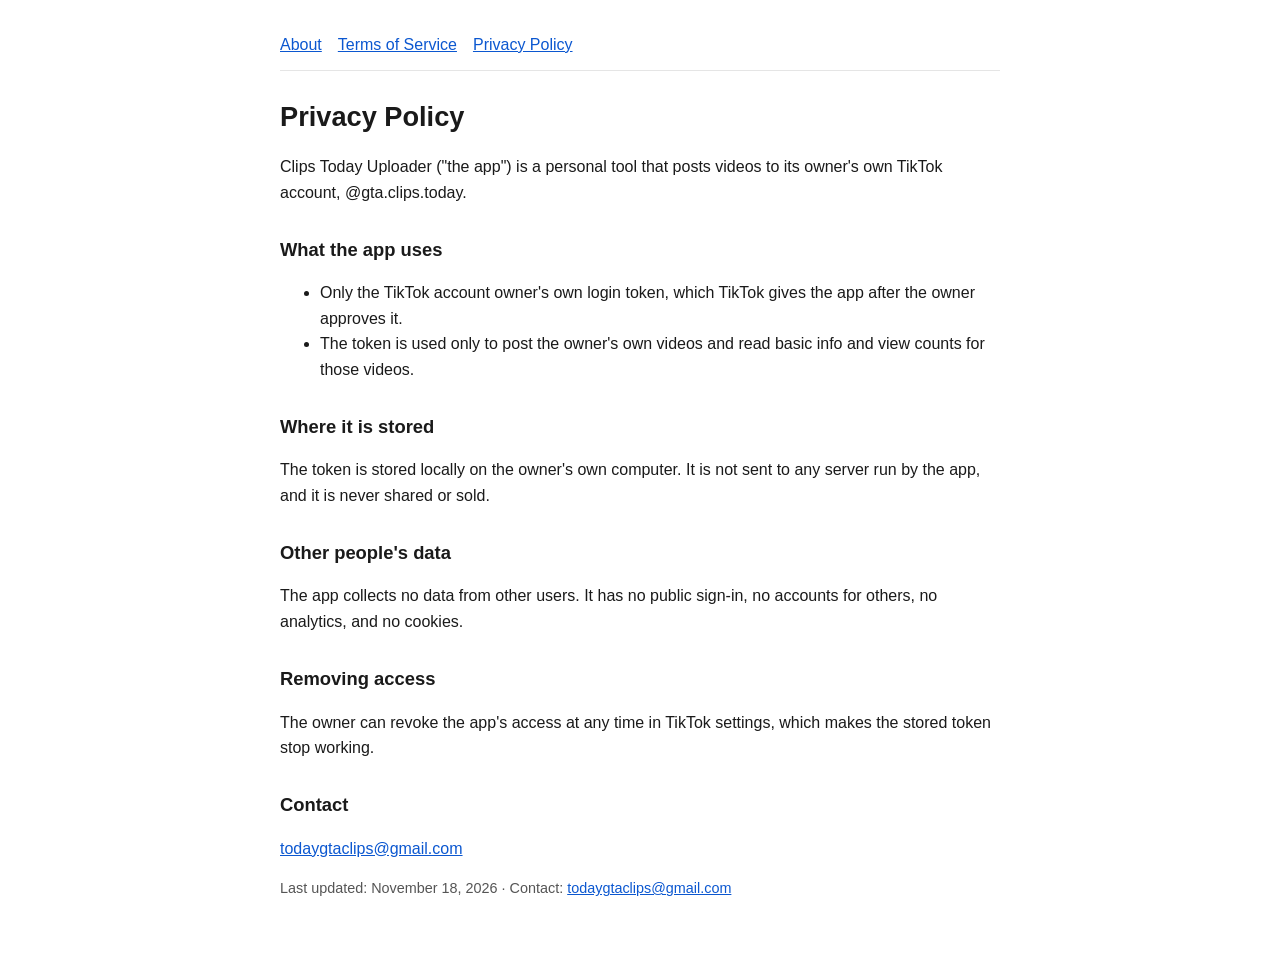
==== privacy.html @ 44e9e434 "Clips Today Uploader: about, terms, privacy pages Co-Authored-By: Claude Opus 5.5 <noreply@anthropic" ====
<!doctype html>
<html lang="en"><head><meta charset="utf-8"><meta name="viewport" content="width=device-width,initial-scale=1">
<title>Privacy Policy</title><link rel="stylesheet" href="style.css"></head>
<body><main>
<nav><a href="index.html">About</a><a href="terms.html">Terms of Service</a><a href="privacy.html">Privacy Policy</a></nav>
<h1>Privacy Policy</h1>
<p>Clips Today Uploader ("the app") is a personal tool that posts videos to its owner's own TikTok account, @gta.clips.today.</p>
<h2>What the app uses</h2>
<ul>
<li>Only the TikTok account owner's own login token, which TikTok gives the app after the owner approves it.</li>
<li>The token is used only to post the owner's own videos and read basic info and view counts for those videos.</li>
</ul>
<h2>Where it is stored</h2>
<p>The token is stored locally on the owner's own computer. It is not sent to any server run by the app, and it is never shared or sold.</p>
<h2>Other people's data</h2>
<p>The app collects no data from other users. It has no public sign-in, no accounts for others, no analytics, and no cookies.</p>
<h2>Removing access</h2>
<p>The owner can revoke the app's access at any time in TikTok settings, which makes the stored token stop working.</p>
<h2>Contact</h2>
<p><a href="mailto:todaygtaclips@gmail.com">todaygtaclips@gmail.com</a></p>
<p class="muted">Last updated: November 18, 2026 · Contact: <a href="mailto:todaygtaclips@gmail.com">todaygtaclips@gmail.com</a></p>
</main></body></html>
---- style.css ----
:root{--bg:#fff;--fg:#1a1a1a;--muted:#555;--link:#0b57d0;--line:#e5e5e5}
@media (prefers-color-scheme:dark){:root{--bg:#121212;--fg:#ececec;--muted:#aaa;--link:#8ab4f8;--line:#2a2a2a}}
body{margin:0;background:var(--bg);color:var(--fg);font:16px/1.6 -apple-system,BlinkMacSystemFont,"Segoe UI",Roboto,sans-serif}
main{max-width:720px;margin:0 auto;padding:32px 16px 64px}
nav{display:flex;gap:16px;border-bottom:1px solid var(--line);padding-bottom:12px;margin-bottom:24px}
a{color:var(--link)}h1{font-size:1.7rem;margin:.2em 0}h2{font-size:1.15rem;margin-top:1.6em}
.muted{color:var(--muted);font-size:.9rem}
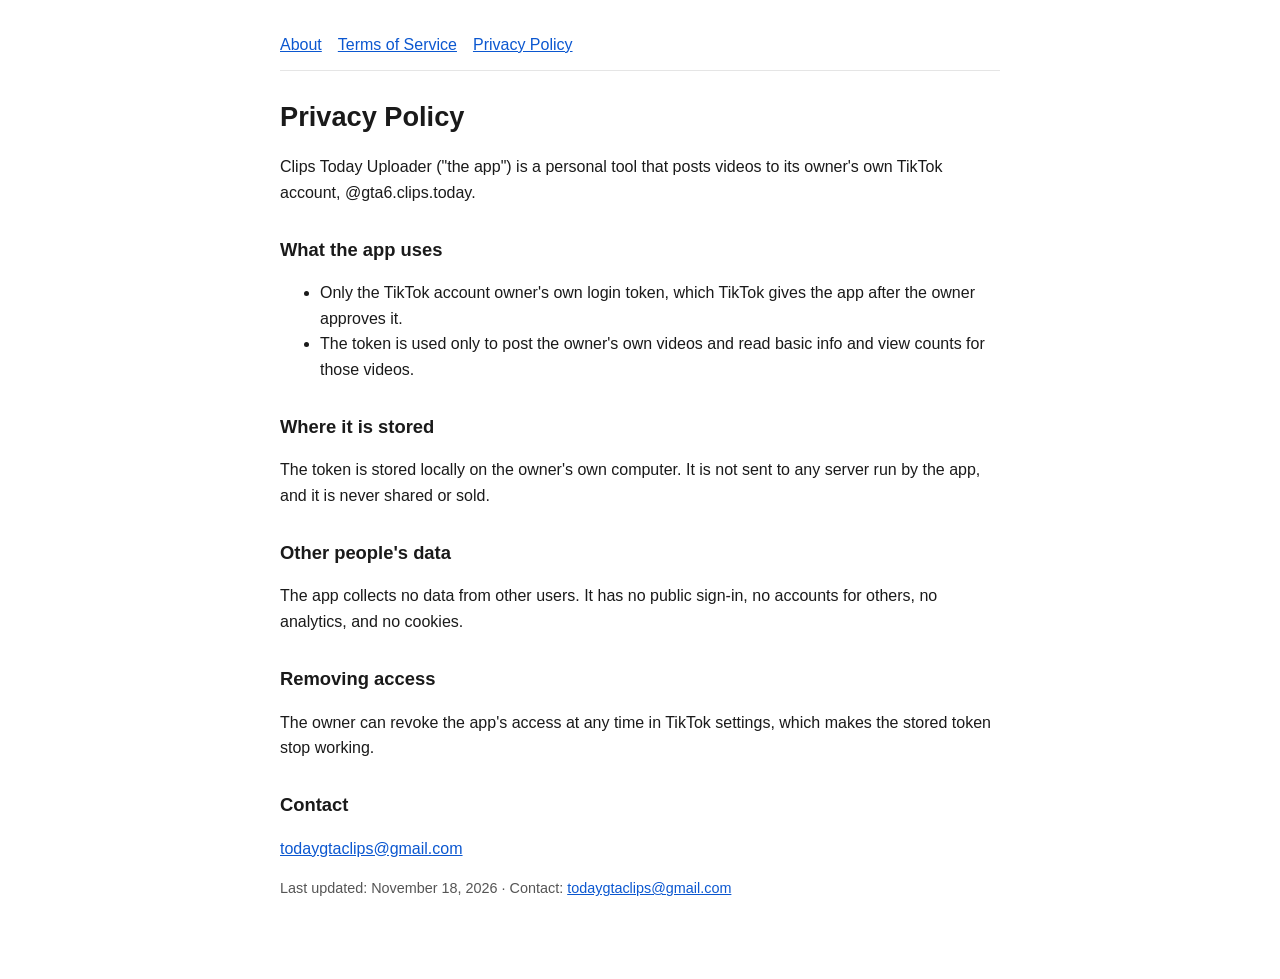
==== commit c4ae9dad: "Fix TikTok handle: @gta6.clips.today Co-Authored-By: Claude Opus 5.5 <noreply@anthropic.com>" ====
--- a/privacy.html
+++ b/privacy.html
@@ -4,7 +4,7 @@
 <body><main>
 <nav><a href="index.html">About</a><a href="terms.html">Terms of Service</a><a href="privacy.html">Privacy Policy</a></nav>
 <h1>Privacy Policy</h1>
-<p>Clips Today Uploader ("the app") is a personal tool that posts videos to its owner's own TikTok account, @gta.clips.today.</p>
+<p>Clips Today Uploader ("the app") is a personal tool that posts videos to its owner's own TikTok account, @gta6.clips.today.</p>
 <h2>What the app uses</h2>
 <ul>
 <li>Only the TikTok account owner's own login token, which TikTok gives the app after the owner approves it.</li>
